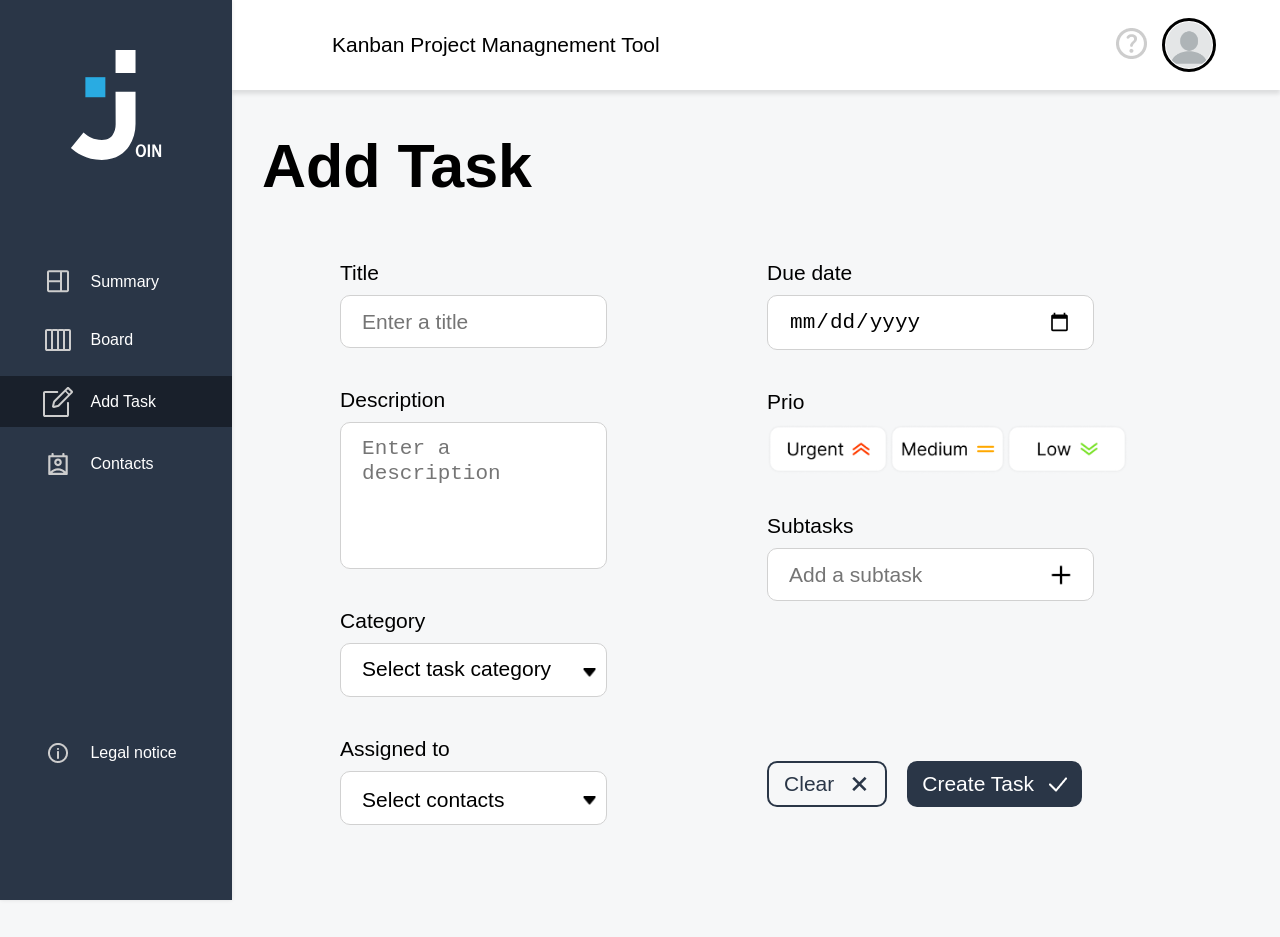
==== addTask.html @ 1c8a587e "my join" ====
<!DOCTYPE html>
<html lang="en">

<head>
    <meta charset="UTF-8">
    <meta http-equiv="X-UA-Compatible" content="IE=edge">
    <meta name="viewport" content="width=device-width, initial-scale=1.0">
    <title>Add task</title>
    <link rel="stylesheet" href="./css/addTask.css">
    <link rel="icon" href="assets/img/logo-blue.png">
    <link rel="stylesheet" href="fonts.css">
    <link rel="stylesheet" href="./assets/templates/style_templates.css">

    <script src="./js/mini_backend.js"></script>
    <script src="./js/HTMLsBoard_AddTask.js"></script>
    <script src="./js/addTask.js"></script>
    <script src="./js/contacts.js"></script>
    <script src="./script.js"></script>
</head>

<body onload="initAddTask()">

    <div w3-include-html="./assets/templates/Sidebar.html"></div>
    <div w3-include-html="./assets/templates/header.html"></div>
    <div class="wrapper">

        <div class="content">
            <h1>Add Task </h1>

            <form  onsubmit="addToTasks(); setTimeout(function() { window.location.reload(); }, 3000); return false" class="taskBoard">


                <div class="taskBoardLeft">
                    <div><!--Title container-->
                        <label>Title</label>
                        <input id="task" type="text" placeholder="Enter a title" required>
                    </div>

                    <div><!--Title container-->
                        <label>Description</label>
                        <textarea id="description" required style="color: #000000;" required type="text"
                            placeholder="Enter a description"></textarea>
                    </div>

                    <div class="categoryContainer"> <!--Category container-->
                        <label>Category</label>

                        <div class="dropdown">
                            <div class="headerForSelectionField">
                                <label id="labelCategory">Select task category</label>
                                <img class="arrDown" src="./assets/img/arrDown.png">
                                <!--Hidden input category-->
                                <div id="hiddenInputCategory" class="hiddenInput displayNone">

                                    <input class="selectedCategoryInputValue" maxlength="30"
                                        id="selectedCategoryInputValue" placeholder="Category name">
                                    <img onclick="closeHiddenInput()" class="closeHiddenInput"
                                        src="./assets/img/closeButtonBoard.png">
                                    <hr>
                                    <img class="createInHiddenInput" onclick="addCategoryOnTask()"
                                        src="./assets/img/check.png">


                                    <div class="colorPickers">
                                        <div onclick="addCategoryColorOnTask(1)" id="color1" class="colorPicker"
                                            style="background-color:#8AA4FF;"></div>
                                        <div onclick="addCategoryColorOnTask(2)" id="color2" class="colorPicker"
                                            style="background-color:#FF0000;"></div>
                                        <div onclick="addCategoryColorOnTask(3)" id="color3" class="colorPicker"
                                            style="background-color:#2AD300 ;"></div>
                                        <div onclick="addCategoryColorOnTask(4)" id="color4" class="colorPicker"
                                            style="background-color:#FF8A00 ;"></div>
                                        <div onclick="addCategoryColorOnTask(5)" id="color5" class="colorPicker"
                                            style="background-color:#E200BE ;"></div>
                                        <div onclick="addCategoryColorOnTask(6)" id="color6" class="colorPicker"
                                            style="background-color:#0038FF ;"></div>
                                    </div>
                                </div>
                            </div>
                            <div id="dropdownCategory" class="dropdown-content">
                                <a onclick="openInputAddCategory()" href="#">Add category</a>
                            </div>
                        </div>
                    </div>

                    <div id="eventLis"> <!--Assigned to container-->
                        <label>Assigned to</label>
                        <div class="dropdownAssigned">
                            <div class="headerForSelectionField">
                                <label style="position: relative;">Select contacts</label>
                                <img class="arrDown" src="./assets/img/arrDown.png">
                                <div>
                                    <input id="hiddenInputAddContact" class="hiddenInput displayNone"
                                        placeholder="New category name"> <!--Hidden input addContact-->

                                </div>

                            </div>
                            <div id="dropdownAddContact" class="dropdown-content">


                            </div>
                        </div>
                    </div>

                </div>
                <div class="dividingHR"></div>
                <div class="taskBoardRight">

                    <div>
                        <label>Due date</label>
                        <input type="date" id="date" required />
                    </div>

                    <div>
                        <label>Prio</label>
                        <div class="priorities">
                            <img id="prio1" value="urgent" onclick="addPriority(1)" class="priorityImg"
                                src="./assets/img/urgentImg.png">
                            <img id="prio2" value="medium" onclick="addPriority(2)" class="priorityImg"
                                src="./assets/img/mediumImg.png">
                            <img id="prio3" value="low" onclick="addPriority(3)" class="priorityImg"
                                src="./assets/img/lowImg.png">
                        </div>
                    </div>

                    <div>
                        <label>Subtasks</label>
                        <div class="addSubTask">
                            <input maxlength="35" id="subtask" placeholder="Add a subtask">
                            <img onclick="addSubtask()" class="addSubtaskButton"
                                src="./assets/img/addSubtaskButton.png">
                        </div>
                        <div id="subtasksOnAddTask" class="subtasksDiv">

                        </div>
                    </div>

                    <div>
                        <span></span>
                    </div>
                    <div class="buttonsCreateTask">
                        <button onclick="window.location.reload(); return false" id="addTaskButton" class="buttonClearTask">
                            <span>Clear</span>
                            <span class="clearTaskPageImg">+</span>
                        </button>
                        <button type="submit"
                            class="buttonCreateTask">
                            <span>Create Task</span>
                            <img class="createTaskPageImg" src="./assets/img/createTaskPage.png">
                        </button>
                    </div>

            </form>

        </div><!--taskBoard closed-->



    </div><!--content closed-->
    <div id="popUpWhenAdded" class="taskAddedPopUp displayNone"><span>Task added to board</span></div>
    </div><!--wrapper closed-->


</body>

</html>
---- css/addTask.css ----
body {
    background-color: #F6F7F8;
    height: 100vh;
    display: flex;
    justify-content: end;
    align-items: end;
    margin: 0;
}

.wrapper {
    display: flex;
    flex-direction: column;
    margin: 0;
    background-color: #F6F7F8;
    height: calc(100vh - 90px);
    width: calc(100% - 232px);
    position: relative;

}

.content {
    margin: 50px 85px 0 135px;
    max-height: fit-content
}

h1 {
    font-size: 61px;
    margin-bottom: 60px;
    font-weight: 700;
}

.taskBoard {
    display: flex;
    justify-content: space-evenly;
}

.taskBoardLeft {

    font-size: 21px;
    font-weight: 400;

}

.dividingHR {
    width: 0px;
    height: auto;
    max-height: 1000px;
    border: 1px solid #D1D1D1;

}

.taskBoardLeft textarea {
    height: 119px;
    width: 422px;
    border-radius: 10px;
    padding: 13px 21px 13px 21px;
    color: #D1D1D1;
    border: 1px solid #D1D1D1;
    font-size: 21px;
    line-height: 120%;
    outline: none;
    resize: none;
}

.taskBoardRight {

    display: flex;
    flex-direction: column;
    font-size: 21px;
    font-weight: 400;
}

form div {
    display: flex;
    flex-direction: column;
    margin-bottom: 40px;

}


form label {
    margin-bottom: 10px;
}

input {
    width: 422px;
    border-radius: 10px;
    padding: 13px 21px 13px 21px;
    color: #000000;
    border: 1px solid #D1D1D1;
    font-size: 21px;
    line-height: 120%;
    outline: none;
    resize: none;

}

.hiddenInput {
    position: absolute;
    left: 0;
    top: 0;

}

.priorities {
    display: flex;
    flex-direction: row;
    width: auto;
    margin-bottom: 0 !important;
}


.priority {

    margin-right: 10px;
    border-radius: 10px;
    box-shadow: -2px 0px 6px rgba(0, 0, 0, 0.25);
}

.priority:hover {
    transform: scale(1.1);
    cursor: pointer;
    box-shadow: -2px 0px 6px rgba(0, 0, 0, 0.25);

}

.arrDown {
    height: 9px;
    width: 13px;
    position: absolute;
    top: 24px;
    right: 10px
}

.newContactImg {
    height: 7px;
    width: 7px
}

.dropdown {
    position: relative;
    display: inline-block;
    width: 422px;
    height: 26px;
    border-radius: 10px;
    background-color: #ffffff;
    padding: 13px 21px;
    color: #000000;
    border: 1px solid #D1D1D1;
    margin-bottom: 0 !important;


}
.dropdownAssigned {
    position: relative;
    display: inline-block;
    width: 422px;
    height: 26px;
    border-radius: 10px;
    background-color: #ffffff;
    padding: 13px 21px;
    color: #000000;
    border: 1px solid #D1D1D1;
    margin-bottom: 0 !important;


}

.dropdown-content {
    display: none;
    position: absolute;
    top: 40px;
    left: -1px;
    width: 100%;
    background-color: #ffffff;
    color: #D1D1D1;
    border: 1px solid;
    border-radius: 10px;
    z-index: 1;
    padding-top: 10px;
    margin-bottom: 15px !important;
    border-top: none;
}

.dropdown-content a {
    display: block;
    padding: 12px 20px;
    text-decoration: none;
    color: #000000;
}


.dropdown:hover .dropdown-content {
    display: block;
    border-top: none;
}

.dropdownAssigned:hover .dropdown-content {
    display: block;
    border-top: none;
}


.colorPickers {
    display: flex;
    flex-direction: row;
    margin-top: 5px;
    margin-bottom: 0 !important;
}

.colorPicker {
    height: 15px;
    width: 15px;
    border-radius: 50%;
    margin-right: 15px;
    margin-bottom: 0 !important;

}

/* new assigned category value */

.assignedCategoryValues {
    display: flex;
    flex-direction: row;
    align-items: center;
    justify-content: space-between;

}

.colorPickerAssigned {
    margin-left: 20px;
}

hr {
    background-color: #9e9c9c;
    transform: rotate(90deg);
    height: 1px;
    width: 30px;
    position: absolute;
    right: 7%;
    top: 20%;
    border: none;
}

.closeHiddenInput {
    height: 18px;
    width: 18px;
    position: absolute;
    right: 62px;
    top: 18px;
}

.createInHiddenInput {
    height: 18px;
    width: 18px;
    position: absolute;
    right: 18px;
    top: 17px;
}

.headerForSelectionField {
    display: flex;
    flex-direction: row;
    justify-content: space-between;
    align-items: center;


}

.addSubtaskButton {
    height: 20px;
    width: 20px;
    position: absolute;
    top: 17px;
    right: 5%
}

.addSubTask {
    position: relative;

}

.buttonsCreateTask {
    display: flex;
    flex-direction: row;
    justify-content: flex-end;
    font-size: 21px;
    font-weight: 400;
    margin: 0 90px 90px 0
}

.buttonCreateTask {
    display: flex;
    align-items: center;
    background-color: rgba(42, 54, 71, 1);
    color: white;
    border-radius: 10px;
    padding: 0 15px;
    font-size: 21px;
    border: none;
}

.buttonCreateTask:hover {
    cursor: pointer;
    background-color: #29ABE2;
    transition: 75ms ease-in-out;
    border: none;
}

.buttonClearTask {
    display: flex;
    align-items: center;
    margin-right: 20px;
    padding: 0 15px;
    border-radius: 10px;
    border: 2px solid rgba(42, 54, 71, 1);
    color: rgba(42, 54, 71, 1);
    font-size: 21px;
    background-color: #F6F7F8
}

.buttonClearTask:hover {
    cursor: pointer;
    border-color: #29ABE2;
    color: #29ABE2;

}

.createTaskPageImg {
    margin-left: 15px;
}

.clearTaskPageImg {
    margin-left: 15px;
    font-size: 36px;
    transform: rotate(45deg);
}



::-webkit-scrollbar {
    width: 10px;
    background-color: #F0F0F0;
    width: 15px
}

::-webkit-scrollbar-thumb {
    background-color: rgba(42, 54, 71, 1);
    border-radius: 10px;


}

.priorityImg {
    height: 50px;
    border-radius: 10px;

}

.priorityImg:hover {
    cursor: pointer;
    box-shadow: -5px 4px rgba(130, 130, 130, 0.21);
    border: none
}

.subtasksDiv {
    display: flex;
    flex-direction: column;
}

.displayNone {
    display: none;
}

.addedSubtask {
    width: 5px;
    height: 20px;
    font-size: 18px;
}

.checkBoxDiv {
    width: 80%;
    display: flex;
    flex-direction: row;
    align-items: center;
    justify-content: space-between;
    margin-bottom: 10px;
}

.subtaskLabel {
    margin-bottom: 5px !important;
}

.taskAddedPopUp {
    width: 100%;
    animation: taskAddedPopUp ease-in 3s;
    z-index: 200;

}

.taskAddedPopUp span {
    margin-left: 40%;
    border-radius: 10px;
    background-color: #2A3647;
    padding: 30px;
    width: 20%;
    color: white;
    font-size: 26px;
}

.droppedContacts {


    margin-bottom: 3px;
    position: relative;
}

.droppedContacts input {
    position: absolute;
    left: 30%;
    top: 35%;
    margin-right: 30%;
}

@keyframes taskAddedPopUp {

    0% {
        transform: translateY(0vh);

    }

    50% {
        transform: translateY(-40vh);

    }

    100% {
        transform: translateY(-40vh);

    }
}


@media(max-width:800px) {


    h1 {
        text-align: center;
        margin-top: 20%;
        font-size: 30px;
    }

    .wrapper {
        width: 100%;
        height: 100vh;
        flex-direction: column;
        justify-content: flex-start;
    }

    .content {
        margin: 60px 20px;
        justify-content: center;
    }

    input {
        width: 88%
    }

    .taskBoard textarea {
        width: 88%;
        height: 50px
    }

    .taskBoard {
        display: flex;
        flex-direction: column !important;
        align-items: center;
        justify-content: center;
    }

    .dividingHR {
        display: none;
    }

    hr {
        display: none;
    }

    .dropdown {
        width: 88%
    }
    .dropdownAssigned {
        width: 88%
    }

    .dropdown-content {
        width: 100%
    }

    .taskBoardLeft {
        width: 90%
    }

    .taskBoardRight {
        width: 90%;
    }

    .addSubtaskButton {
        right: 7%
    }

    .buttonsCreateTask {
        margin: 0;

        justify-content: center;
    }

    .buttonsCreateTask {
        margin-bottom: 30% !important;
    }


    .droppedContacts input {
        left: 40%
    }

    .dividingHR {
        display: none;
    }

    .priorityImg {
        width: 30%
    }

    .selectedCategoryInputValue {
        font-size: 18px;
        position: relative;
        height: 100%;
        padding: 21px;
        width: 102%;

    }


    .hiddenInput {
        position: absolute;
        left: -1px;
        top: -2px;
        right: 0;
        bottom: -1;
        width: 87%;
    }

    .createInHiddenInput {
        height: 18px;
        width: 18px;
        position: absolute;
        right: -12%;
        top: 26%;
    }

    .closeHiddenInput {
        height: 18px;
        width: 18px;
        position: absolute;
        right: 2%;
        top: 27%;
    }
}


@media(min-width:800px) and (max-width:1000px) {
    .wrapper {
        width: 100%;
        height: 100vh;
        flex-direction: column;
        justify-content: flex-start;
    }

    h1 {
        text-align: center;
    }

    .content {
        margin: 60px 20px;

    }

    input {
        width: 70% !important;
    }


    .taskBoard textarea {
        width: 70%
    }

    .dropdown {
        width: 70%
    }
    .dropdownAssigned {
        width: 70%
    }

    .dropdown-content {
        width: 100%
    }


    .addSubtaskButton {
        right: 25%
    }

    .buttonsCreateTask {
        margin-bottom: 80% !important;
        padding: 10px 5px
    }

    .droppedContacts input {
        left: 50%
    }


}

@media(min-width:500px)and (max-width:1000px) {
    .dividingHR {
        display: none;
    }

    .priorityImg {
        width: 30%
    }
}

@media(min-width:500px)and (max-width:800px) {
    .selectedCategoryInputValue {
        width: 107%;
    }

    .priorityImg {
        width: 20%
    }
}

@media(min-width:800px)and (max-width:850px) {
    .selectedCategoryInputValue {
        width: 83% !important;
    }

    .createInHiddenInput {

        right: 3%;
    }

    .closeHiddenInput {
        right: 16%;
    }

    hr {
        right: 7%;
    }
}

@media(min-width:750px)and (max-width:800px) {
    .selectedCategoryInputValue {
        width: 108% !important;
    }
}

@media(min-width:850px)and (max-width:1000px) {
    .selectedCategoryInputValue {
        width: 83% !important;
    }

    .createInHiddenInput {
        right: 3%;
    }

    .closeHiddenInput {
        right: 17%;
    }
}

@media(min-width:1000px)and (max-width:1300px) {
    h1 {
        margin-left: 30px;
    }

    .addSubtaskButton {
        right: 25%
    }

    .dividingHR {
        display: none;
    }

    input {
        width: 70% !important;
    }


    .taskBoard textarea {
        width: 70%
    }

    .dropdown {
        width: 70%
    }
    .dropdownAssigned {
        width: 70%
    }

    .content {
        margin: 0
    }

    .selectedCategoryInputValue {
        width: 83% !important;
    }

    .createInHiddenInput {
        right: 3%;
    }

    .closeHiddenInput {
        right: 17%;
    }

}

@media(min-width:240px) and (max-width:450px) {
    .priorityImg {
        width: 36%;
        height: 40px;
    }

    .addSubtaskButton {
        right: 0
    }
}
---- fonts.css ----
/* open-sans-regular - latin */
@font-face {
     font-display: swap; /* Check https://developer.mozilla.org/en-US/docs/Web/CSS/@font-face/font-display for other options. */
     font-family: 'Open Sans';
     font-style: normal;
     font-weight: 400;
     src: url('assets/fonts/sopen-sans-v34-latin-regular.eot'); /* IE9 Compat Modes */
     src: url('assets/fonts/sopen-sans-v34-latin-regular.eot?#iefix') format('embedded-opentype'), /* IE6-IE8 */
          url('assets/fonts/sopen-sans-v34-latin-regular.woff2') format('woff2'), /* Super Modern Browsers */
          url('assets/fonts/sopen-sans-v34-latin-regular.woff') format('woff'), /* Modern Browsers */
          url('assets/fonts/sopen-sans-v34-latin-regular.ttf') format('truetype'), /* Safari, Android, iOS */
          url('assets/fonts/sopen-sans-v34-latin-regular.svg#OpenSans') format('svg'); /* Legacy iOS */
   }
   /* open-sans-500 - latin */
   @font-face {
     font-display: swap; /* Check https://developer.mozilla.org/en-US/docs/Web/CSS/@font-face/font-display for other options. */
     font-family: 'Open Sans';
     font-style: normal;
     font-weight: 500;
     src: url('assets/fonts/sopen-sans-v34-latin-500.eot'); /* IE9 Compat Modes */
     src: url('assets/fonts/sopen-sans-v34-latin-500.eot?#iefix') format('embedded-opentype'), /* IE6-IE8 */
          url('assets/fonts/sopen-sans-v34-latin-500.woff2') format('woff2'), /* Super Modern Browsers */
          url('assets/fonts/sopen-sans-v34-latin-500.woff') format('woff'), /* Modern Browsers */
          url('assets/fonts/sopen-sans-v34-latin-500.ttf') format('truetype'), /* Safari, Android, iOS */
          url('assets/fonts/sopen-sans-v34-latin-500.svg#OpenSans') format('svg'); /* Legacy iOS */
   }
   /* open-sans-600 - latin */
   @font-face {
     font-display: swap; /* Check https://developer.mozilla.org/en-US/docs/Web/CSS/@font-face/font-display for other options. */
     font-family: 'Open Sans';
     font-style: normal;
     font-weight: 600;
     src: url('assets/fonts/sopen-sans-v34-latin-600.eot'); /* IE9 Compat Modes */
     src: url('assets/fonts/sopen-sans-v34-latin-600.eot?#iefix') format('embedded-opentype'), /* IE6-IE8 */
          url('assets/fonts/sopen-sans-v34-latin-600.woff2') format('woff2'), /* Super Modern Browsers */
          url('assets/fonts/sopen-sans-v34-latin-600.woff') format('woff'), /* Modern Browsers */
          url('assets/fonts/sopen-sans-v34-latin-600.ttf') format('truetype'), /* Safari, Android, iOS */
          url('assets/fonts/sopen-sans-v34-latin-600.svg#OpenSans') format('svg'); /* Legacy iOS */
   }
   /* open-sans-700 - latin */
   @font-face {
     font-display: swap; /* Check https://developer.mozilla.org/en-US/docs/Web/CSS/@font-face/font-display for other options. */
     font-family: 'Open Sans';
     font-style: normal;
     font-weight: 700;
     src: url('assets/fonts/sopen-sans-v34-latin-700.eot'); /* IE9 Compat Modes */
     src: url('assets/fonts/sopen-sans-v34-latin-700.eot?#iefix') format('embedded-opentype'), /* IE6-IE8 */
          url('assets/fonts/sopen-sans-v34-latin-700.woff2') format('woff2'), /* Super Modern Browsers */
          url('assets/fonts/sopen-sans-v34-latin-700.woff') format('woff'), /* Modern Browsers */
          url('assets/fonts/sopen-sans-v34-latin-700.ttf') format('truetype'), /* Safari, Android, iOS */
          url('assets/fonts/sopen-sans-v34-latin-700.svg#OpenSans') format('svg'); /* Legacy iOS */
   }
   /* open-sans-800 - latin */
   @font-face {
     font-display: swap; /* Check https://developer.mozilla.org/en-US/docs/Web/CSS/@font-face/font-display for other options. */
     font-family: 'Open Sans';
     font-style: normal;
     font-weight: 800;
     src: url('assets/fonts/sopen-sans-v34-latin-800.eot'); /* IE9 Compat Modes */
     src: url('assets/fonts/sopen-sans-v34-latin-800.eot?#iefix') format('embedded-opentype'), /* IE6-IE8 */
          url('assets/fonts/sopen-sans-v34-latin-800.woff2') format('woff2'), /* Super Modern Browsers */
          url('assets/fonts/sopen-sans-v34-latin-800.woff') format('woff'), /* Modern Browsers */
          url('assets/fonts/sopen-sans-v34-latin-800.ttf') format('truetype'), /* Safari, Android, iOS */
          url('assets/fonts/sopen-sans-v34-latin-800.svg#OpenSans') format('svg'); /* Legacy iOS */
   }
---- assets/templates/style_templates.css ----
body {
    font-family: 'Open-sans', sans-serif;
    display: flex;
    flex-direction: column;
}


/*Header*/

header {
    position: fixed;
    top: 0;
    left: 232px;
    right: 0;
    height: 90px;
    background-color: white;
    display: flex;
    flex-direction: row;
    align-items: center;
    justify-content: space-between;
    padding-right: 5%;
    box-shadow: 0px 4px 4px rgb(0 0 0 / 10%);
    z-index: 50;
}

.kanban-text-container {
    padding-left: 100px;
}

#logo-responsive {
    display: none;
}

header span {
    font-style: normal;
    font-weight: 400;
    font-size: 21px;
    line-height: 120%;
}

.header-right {
    display: flex;
    justify-content: space-between;
    align-items: center;
}

.question-mark {
    width: 31px;
    height: 31px;
    object-fit: contain;
    padding-right: 15px;
}

.profile-picture-container {
    width: 46px;
    height: 46px;
    padding: 1px;
    border: 3px solid black;
    border-radius: 90px;
    cursor: pointer;
}

.profile-picture {
    width: 46px;
    height: 46px;
    border-radius: 559px;
    object-fit: cover;
}


/*Sidebar*/

#nav {
    position: fixed;
    top: 0;
    left: 0;
    bottom: 0;
    width: 232px;
    background-color: #2A3647;
    display: flex;
    flex-direction: column;
    justify-content: flex-start;
    align-items: center;
    color: white;
    z-index: 99;
    box-shadow: 0px 0px 4px rgba(0, 0, 0, 0.1);
}

a {
    text-decoration: none;
}

.sidebar-logo {
    width: 100%;
    display: flex;
    object-fit: cover;
    justify-content: center;
    align-items: center;
    margin-top: 50px;
    margin-bottom: 100px;
}

.sidebar-logo img {
    height: 110px;
}

.sidebar-links {
    display: flex;
    flex-direction: column;
    justify-content: center;
    align-items: flex-start;
    padding: 0px;
    gap: 15px;
    width: 232px;
    height: 229px;
    z-index: 500;
}

.sidebar-props {
    display: flex;
    justify-content: center;
    align-items: center;
    width: 100%;
    padding-bottom: 10px;
    padding-top: 10px;
}

.sidebar-props:hover,
.legal-notice:hover {
    background-color: rgb(0, 0, 0, 0.4);
}

#nav-mobile {
    display: none;
}

.clicked {
    background-color: rgb(0, 0, 0, 0.4);
}

.sidebar-icons {
    width: 28%;
    display: flex;
    justify-content: center;
    align-items: center;
}

.sidebar-text {
    width: 50%;
    font-weight: 400;
    font-size: 16px;
    display: flex;
    align-items: center;
    color: white;
}

.sidebar-legal-notice {
    display: flex;
    align-items: flex-end;
    justify-content: center;
    flex-direction: column;
    height: 60%;
    width: 100%;
    margin-top: 120px;
}

.legal-notice {
    display: flex;
    align-items: center;
    justify-content: center;
    flex-direction: row;
    width: 100%;
    padding-top: 10px;
    padding-bottom: 10px;
}

.img-drop-down {
    position: absolute;
    top: 90px;
    right: 5%;
    background-color: #2A3647;
    color: white;
    border-radius: 10px;
    border-top-right-radius: 0;
    padding: 10px 10px;
    display: flex;
    flex-direction: column;
}

.img-drop-down a {
    font-size: 16px;
    margin: 10px 0;
    color: white;
    white-space: nowrap;
}

.img-drop-down a:hover {
    text-decoration: underline;
}

@media(max-width:1000px) {
    header {
        position: fixed;
        top: 0;
        left: 0;
        right: 0;
    }

    .sidebar-logo,
    .sidebar-legal-notice {
        display: none;
    }

    #nav {
        top: unset;
        right: 0;
        height: 80px;
        width: 100%;
        display: flex;
        justify-content: space-evenly;
        align-items: center;
    }

    .sidebar-links {
        justify-content: space-evenly;
        align-items: center;
        flex-direction: unset;
        padding: 0px;
        width: 100%;
    }

    .sidebar-props {
        justify-content: center;
        flex-direction: column;
        align-items: center;
        height: 80px;
        padding: 0 40px 0 40px;
        width: fit-content;
    }

    .sidebar-text {
        width: unset;
        padding-top: 10px;
        white-space: nowrap;
    }

    header {
        padding-left: 0;
    }

    #link-to-help {
        display: none;
    }
}

@media (max-width: 640px) {

    #nav {
        height: 70px;
    }

    .sidebar-icons img {
        height: 1.3rem;
    }

    .sidebar-text {
        font-size: 14px;
    }

    .sidebar-links {
        gap: 0;
    }

    .sidebar-props {
        width: 0;
        height: 70px;
    }

    .header-right {
        position: absolute;
        right: 5%;
    }

    .kanban-text-container {
        position: absolute;
        left: 0;
        right: 0;
        display: flex;
        justify-content: center;
        align-items: center;
        padding-right: 250px;
        padding-left: 0;
        display: none;
    }

    .kanban-text-container-2 {
        order: -1;
        margin-top: 20px;
        display: flex;
        justify-content: center !important;
        margin-right: 140px !important;
    }

    .img-drop-down {
        top: 65px !important;
    }

    .responsiveHeader {
        justify-content: unset !important;
        margin-right: 0;
    }

    #logo-responsive {
        display: unset;
        position: absolute;
        height: 50px;
        left: 7%;
    }

    header span {
        margin-top: 166px !important;
        margin-right: -188px;
        margin-left: 10%;
    }
}

@media (max-width: 600px) {

    .profile-picture-container {
        width: 35px;
        height: 35px;
    }

    .profile-picture {
        width: 35px;
        height: 35px;
    }

    .question-mark {
        width: 25px;
        height: 25px;
    }
}

@media (max-width: 440px) {

    header span {
        margin-right: 15px;
    }

    .kanban-text-container {
        padding-right: 0px !important;
    }

    .kanban-text-container-2 {
        margin-right: 50px !important;
    }

    .kanban-text-container span {
        font-size: 18px;
    }

    .img-drop-down {
        top: 65px !important;
    }
}
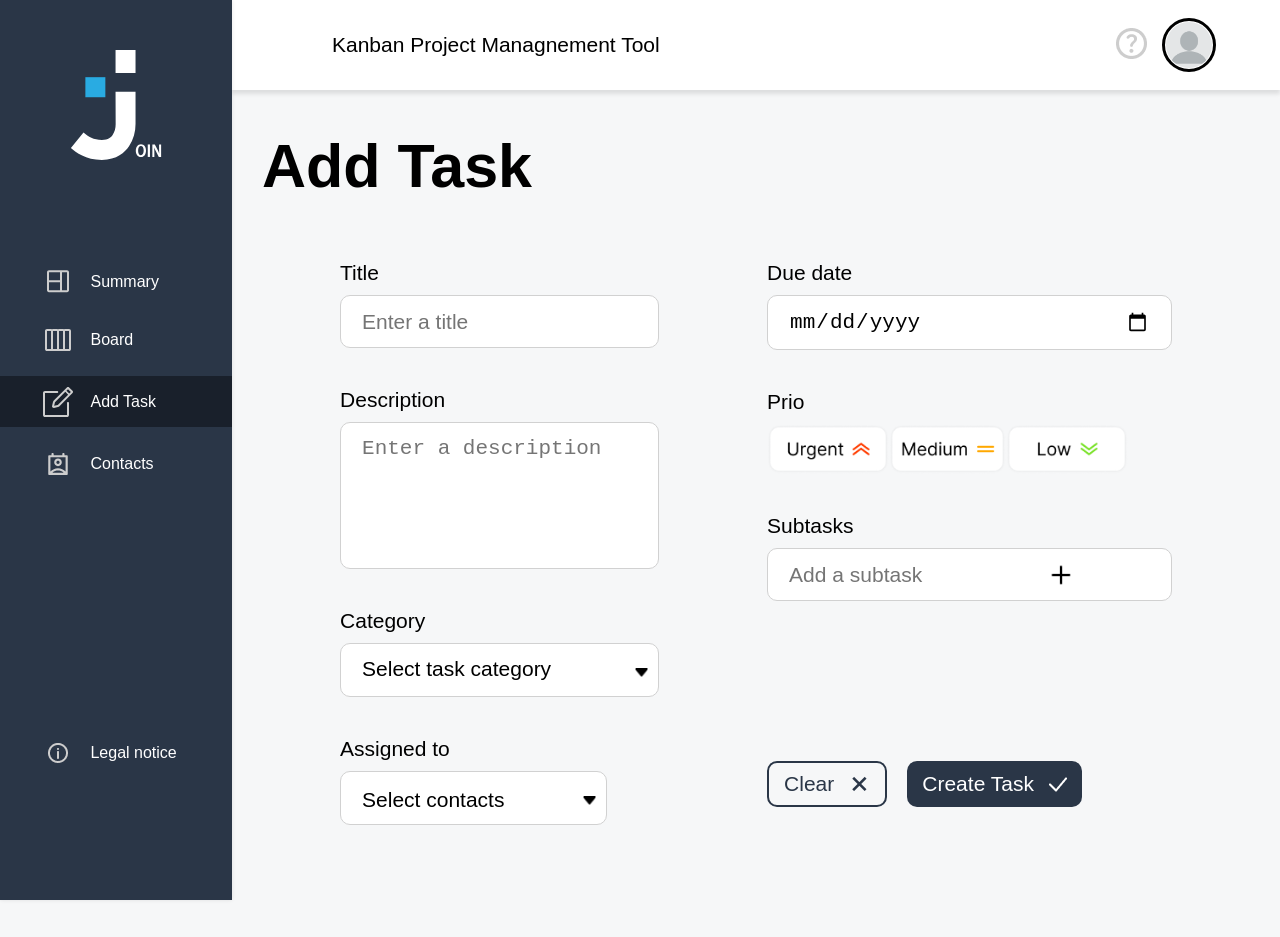
==== commit e64b3455: "latest" ====
--- a/addTask.html
+++ b/addTask.html
@@ -26,132 +26,136 @@
 
         <div class="content">
             <h1>Add Task </h1>
-
-            <form  onsubmit="addToTasks(); setTimeout(function() { window.location.reload(); }, 3000); return false" class="taskBoard">
+            <div class="popup-container" id="popup">
+                <div class="popup-content">
+                    <form onsubmit="addToTasks(); return false" class="taskBoard">
 
 
-                <div class="taskBoardLeft">
-                    <div><!--Title container-->
-                        <label>Title</label>
-                        <input id="task" type="text" placeholder="Enter a title" required>
-                    </div>
+                        <div class="taskBoardLeft">
+                            <div><!--Title container-->
+                                <label>Title</label>
+                                <input id="task" type="text" placeholder="Enter a title" required>
+                            </div>
 
-                    <div><!--Title container-->
-                        <label>Description</label>
-                        <textarea id="description" required style="color: #000000;" required type="text"
-                            placeholder="Enter a description"></textarea>
-                    </div>
+                            <div><!--Title container-->
+                                <label>Description</label>
+                                <textarea id="description" required style="color: #000000;" required type="text"
+                                    placeholder="Enter a description"></textarea>
+                            </div>
 
-                    <div class="categoryContainer"> <!--Category container-->
-                        <label>Category</label>
+                            <div class="categoryContainer"> <!--Category container-->
+                                <label>Category</label>
 
-                        <div class="dropdown">
-                            <div class="headerForSelectionField">
-                                <label id="labelCategory">Select task category</label>
-                                <img class="arrDown" src="./assets/img/arrDown.png">
-                                <!--Hidden input category-->
-                                <div id="hiddenInputCategory" class="hiddenInput displayNone">
+                                <div id="categoryDropdown" class="dropdown">
+                                    <div class="headerForSelectionField">
+                                        <label id="labelCategory">Select task category</label>
+                                        <img class="arrDown" src="./assets/img/arrDown.png">
+                                        <!--Hidden input category-->
+                                        <div id="hiddenInputCategory" class="hiddenInput displayNone">
 
-                                    <input class="selectedCategoryInputValue" maxlength="30"
-                                        id="selectedCategoryInputValue" placeholder="Category name">
-                                    <img onclick="closeHiddenInput()" class="closeHiddenInput"
-                                        src="./assets/img/closeButtonBoard.png">
-                                    <hr>
-                                    <img class="createInHiddenInput" onclick="addCategoryOnTask()"
-                                        src="./assets/img/check.png">
+                                            <input class="selectedCategoryInputValue" maxlength="30"
+                                                id="selectedCategoryInputValue" placeholder="Category name">
+                                            <img onclick="closeHiddenInput()" class="closeHiddenInput"
+                                                src="./assets/img/closeButtonBoard.png">
+                                            <hr>
+                                            <img class="createInHiddenInput" onclick="addCategoryOnTask()"
+                                                src="./assets/img/check.png">
 
 
-                                    <div class="colorPickers">
-                                        <div onclick="addCategoryColorOnTask(1)" id="color1" class="colorPicker"
-                                            style="background-color:#8AA4FF;"></div>
-                                        <div onclick="addCategoryColorOnTask(2)" id="color2" class="colorPicker"
-                                            style="background-color:#FF0000;"></div>
-                                        <div onclick="addCategoryColorOnTask(3)" id="color3" class="colorPicker"
-                                            style="background-color:#2AD300 ;"></div>
-                                        <div onclick="addCategoryColorOnTask(4)" id="color4" class="colorPicker"
-                                            style="background-color:#FF8A00 ;"></div>
-                                        <div onclick="addCategoryColorOnTask(5)" id="color5" class="colorPicker"
-                                            style="background-color:#E200BE ;"></div>
-                                        <div onclick="addCategoryColorOnTask(6)" id="color6" class="colorPicker"
-                                            style="background-color:#0038FF ;"></div>
+                                            <div class="colorPickers">
+                                                <div onclick="addCategoryColorOnTask(1)" id="color1" class="colorPicker"
+                                                    style="background-color:#8AA4FF;"></div>
+                                                <div onclick="addCategoryColorOnTask(2)" id="color2" class="colorPicker"
+                                                    style="background-color:#FF0000;"></div>
+                                                <div onclick="addCategoryColorOnTask(3)" id="color3" class="colorPicker"
+                                                    style="background-color:#2AD300 ;"></div>
+                                                <div onclick="addCategoryColorOnTask(4)" id="color4" class="colorPicker"
+                                                    style="background-color:#FF8A00 ;"></div>
+                                                <div onclick="addCategoryColorOnTask(5)" id="color5" class="colorPicker"
+                                                    style="background-color:#E200BE ;"></div>
+                                                <div onclick="addCategoryColorOnTask(6)" id="color6" class="colorPicker"
+                                                    style="background-color:#0038FF ;"></div>
+                                            </div>
+                                        </div>
+                                    </div>
+                                    <div id="dropdownCategory" class="dropdown-content">
+
                                     </div>
                                 </div>
                             </div>
-                            <div id="dropdownCategory" class="dropdown-content">
-                                <a onclick="openInputAddCategory()" href="#">Add category</a>
+
+                            <div id="eventLis"> <!--Assigned to container-->
+                                <label>Assigned to</label>
+                                <div id="dropdownAssigned" class="dropdownAssigned">
+                                    <div class="headerForSelectionField">
+                                        <label style="position: relative;">Select contacts</label>
+                                        <img class="arrDown" src="./assets/img/arrDown.png">
+                                        <div>
+                                            <input id="hiddenInputAddContact" class="hiddenInput displayNone"
+                                                placeholder="New category name"> <!--Hidden input addContact-->
+
+                                        </div>
+
+                                    </div>
+                                    <div id="dropdownAddContact" class="dropdown-content">
+
+
+                                    </div>
+                                </div>
                             </div>
+
                         </div>
-                    </div>
+                        <div class="dividingHR"></div>
+                        <div class="taskBoardRight">
 
-                    <div id="eventLis"> <!--Assigned to container-->
-                        <label>Assigned to</label>
-                        <div class="dropdownAssigned">
-                            <div class="headerForSelectionField">
-                                <label style="position: relative;">Select contacts</label>
-                                <img class="arrDown" src="./assets/img/arrDown.png">
-                                <div>
-                                    <input id="hiddenInputAddContact" class="hiddenInput displayNone"
-                                        placeholder="New category name"> <!--Hidden input addContact-->
+                            <div>
+                                <label>Due date</label>
+                                <input type="date" id="date" required />
+                            </div>
+
+                            <div>
+                                <label>Prio</label>
+                                <div id='priorities' class="priorities">
+                                    <img id="prio1" value="urgent" onclick="addPriority(1)" class="priorityImg"
+                                        src="./assets/img/urgentImg.png">
+                                    <img id="prio2" value="medium" onclick="addPriority(2)" class="priorityImg"
+                                        src="./assets/img/mediumImg.png">
+                                    <img id="prio3" value="low" onclick="addPriority(3)" class="priorityImg"
+                                        src="./assets/img/lowImg.png">
+                                </div>
+                            </div>
+
+                            <div>
+                                <label>Subtasks</label>
+                                <div class="addSubTask">
+                                    <input maxlength="35" id="subtask" placeholder="Add a subtask">
+                                    <img onclick="addSubtask()" class="addSubtaskButton"
+                                        src="./assets/img/addSubtaskButton.png">
+                                </div>
+                                <div id="subtasksOnAddTask" class="subtasksDiv">
 
                                 </div>
+                            </div>
 
+                            <div>
+                                <span></span>
                             </div>
-                            <div id="dropdownAddContact" class="dropdown-content">
+                            <div class="buttonsCreateTask">
+                                <button onclick="window.location.reload(); return false" id="addTaskButton"
+                                    class="buttonClearTask">
+                                    <span>Clear</span>
+                                    <span class="clearTaskPageImg">+</span>
+                                </button>
+                                <button type="submit" class="buttonCreateTask">
+                                    <span>Create Task</span>
+                                    <img class="createTaskPageImg" src="./assets/img/createTaskPage.png">
+                                </button>
+                            </div>
 
+                    </form>
+                </div>
+            </div>
 
-                            </div>
-                        </div>
-                    </div>
-
-                </div>
-                <div class="dividingHR"></div>
-                <div class="taskBoardRight">
-
-                    <div>
-                        <label>Due date</label>
-                        <input type="date" id="date" required />
-                    </div>
-
-                    <div>
-                        <label>Prio</label>
-                        <div class="priorities">
-                            <img id="prio1" value="urgent" onclick="addPriority(1)" class="priorityImg"
-                                src="./assets/img/urgentImg.png">
-                            <img id="prio2" value="medium" onclick="addPriority(2)" class="priorityImg"
-                                src="./assets/img/mediumImg.png">
-                            <img id="prio3" value="low" onclick="addPriority(3)" class="priorityImg"
-                                src="./assets/img/lowImg.png">
-                        </div>
-                    </div>
-
-                    <div>
-                        <label>Subtasks</label>
-                        <div class="addSubTask">
-                            <input maxlength="35" id="subtask" placeholder="Add a subtask">
-                            <img onclick="addSubtask()" class="addSubtaskButton"
-                                src="./assets/img/addSubtaskButton.png">
-                        </div>
-                        <div id="subtasksOnAddTask" class="subtasksDiv">
-
-                        </div>
-                    </div>
-
-                    <div>
-                        <span></span>
-                    </div>
-                    <div class="buttonsCreateTask">
-                        <button onclick="window.location.reload(); return false" id="addTaskButton" class="buttonClearTask">
-                            <span>Clear</span>
-                            <span class="clearTaskPageImg">+</span>
-                        </button>
-                        <button type="submit"
-                            class="buttonCreateTask">
-                            <span>Create Task</span>
-                            <img class="createTaskPageImg" src="./assets/img/createTaskPage.png">
-                        </button>
-                    </div>
-
-            </form>
 
         </div><!--taskBoard closed-->
 
--- a/css/addTask.css
+++ b/css/addTask.css
@@ -5,6 +5,7 @@
     justify-content: end;
     align-items: end;
     margin: 0;
+
 }
 
 .wrapper {
@@ -105,7 +106,7 @@
 .priorities {
     display: flex;
     flex-direction: row;
-    width: auto;
+    width: fit-content;
     margin-bottom: 0 !important;
 }
 
@@ -151,6 +152,7 @@
 
 
 }
+
 .dropdownAssigned {
     position: relative;
     display: inline-block;
@@ -224,7 +226,7 @@
     flex-direction: row;
     align-items: center;
     justify-content: space-between;
-
+    margin: 0
 }
 
 .colorPickerAssigned {
@@ -267,6 +269,12 @@
 
 }
 
+.fillRequired {
+    border: red 2px solid;
+    border-radius: 10px;
+
+}
+
 .addSubtaskButton {
     height: 20px;
     width: 20px;
@@ -295,7 +303,7 @@
     background-color: rgba(42, 54, 71, 1);
     color: white;
     border-radius: 10px;
-    padding: 0 15px;
+    padding: 10px 15px;
     font-size: 21px;
     border: none;
 }
@@ -489,6 +497,7 @@
     .dropdown {
         width: 88%
     }
+
     .dropdownAssigned {
         width: 88%
     }
@@ -566,8 +575,16 @@
         right: 2%;
         top: 27%;
     }
-}
-
+
+    .priorities {
+        width: auto;
+    }
+
+    .buttonClearTask {
+        display: none;
+    }
+
+}
 
 @media(min-width:800px) and (max-width:1000px) {
     .wrapper {
@@ -598,6 +615,7 @@
     .dropdown {
         width: 70%
     }
+
     .dropdownAssigned {
         width: 70%
     }
@@ -616,6 +634,9 @@
         padding: 10px 5px
     }
 
+
+
+
     .droppedContacts input {
         left: 50%
     }
@@ -641,6 +662,9 @@
     .priorityImg {
         width: 20%
     }
+
+
+
 }
 
 @media(min-width:800px)and (max-width:850px) {
@@ -666,6 +690,10 @@
     .selectedCategoryInputValue {
         width: 108% !important;
     }
+
+    .buttonClearTask {
+        display: none;
+    }
 }
 
 @media(min-width:850px)and (max-width:1000px) {
@@ -696,17 +724,18 @@
     }
 
     input {
-        width: 70% !important;
+        width: inherit;
     }
 
 
     .taskBoard textarea {
-        width: 70%
+        width: inherit
     }
 
     .dropdown {
-        width: 70%
-    }
+        width: inherit
+    }
+
     .dropdownAssigned {
         width: 70%
     }
@@ -725,6 +754,14 @@
 
     .closeHiddenInput {
         right: 17%;
+    }
+
+    .droppedContacts input {
+        left: 50%;
+    }
+
+    .dropdown-content a {
+        width: 70%
     }
 
 }
@@ -738,4 +775,4 @@
     .addSubtaskButton {
         right: 0
     }
-}+}
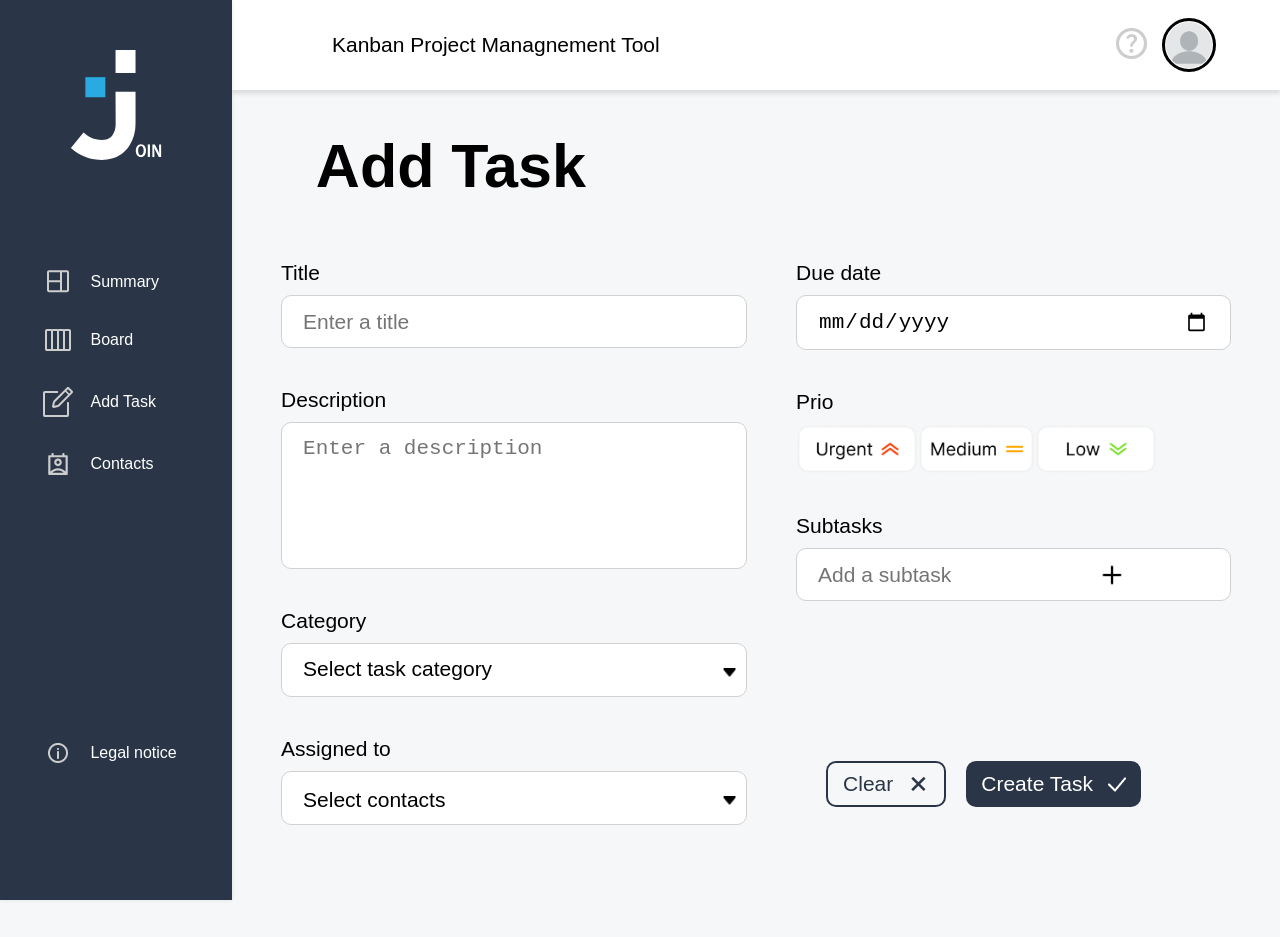
==== commit ab003582: "final version" ====
--- a/addTask.html
+++ b/addTask.html
@@ -13,9 +13,11 @@
 
     <script src="./js/mini_backend.js"></script>
     <script src="./js/HTMLsBoard_AddTask.js"></script>
+    <script src="./assets/templates/addTaskPopUp.js"></script>
     <script src="./js/addTask.js"></script>
     <script src="./js/contacts.js"></script>
     <script src="./script.js"></script>
+    <script src="./js/event-listeners.js"></script>
 </head>
 
 <body onload="initAddTask()">
@@ -46,12 +48,14 @@
                             <div class="categoryContainer"> <!--Category container-->
                                 <label>Category</label>
 
-                                <div id="categoryDropdown" class="dropdown">
+                                <div onclick="openCategories('dropdownCategory')"  id="categoryDropdown"
+                                    class="dropdown">
                                     <div class="headerForSelectionField">
                                         <label id="labelCategory">Select task category</label>
                                         <img class="arrDown" src="./assets/img/arrDown.png">
                                         <!--Hidden input category-->
-                                        <div id="hiddenInputCategory" class="hiddenInput displayNone">
+                                        <div id="hiddenInputCategory" onclick="stopPropagation(event)"
+                                            class="hiddenInput displayNone">
 
                                             <input class="selectedCategoryInputValue" maxlength="30"
                                                 id="selectedCategoryInputValue" placeholder="Category name">
@@ -78,7 +82,7 @@
                                             </div>
                                         </div>
                                     </div>
-                                    <div id="dropdownCategory" class="dropdown-content">
+                                    <div id="dropdownCategory" style="display: none;" class="dropdown-content">
 
                                     </div>
                                 </div>
@@ -87,7 +91,7 @@
                             <div id="eventLis"> <!--Assigned to container-->
                                 <label>Assigned to</label>
                                 <div id="dropdownAssigned" class="dropdownAssigned">
-                                    <div class="headerForSelectionField">
+                                    <div onclick="contactList('dropdownAddContact')" class="headerForSelectionField">
                                         <label style="position: relative;">Select contacts</label>
                                         <img class="arrDown" src="./assets/img/arrDown.png">
                                         <div>
@@ -97,7 +101,7 @@
                                         </div>
 
                                     </div>
-                                    <div id="dropdownAddContact" class="dropdown-content">
+                                    <div id="dropdownAddContact" style="display:none;" class="dropdown-content">
 
 
                                     </div>
@@ -129,7 +133,7 @@
                                 <label>Subtasks</label>
                                 <div class="addSubTask">
                                     <input maxlength="35" id="subtask" placeholder="Add a subtask">
-                                    <img onclick="addSubtask()" class="addSubtaskButton"
+                                    <img onclick="addSubtask('subtask')" class="addSubtaskButton"
                                         src="./assets/img/addSubtaskButton.png">
                                 </div>
                                 <div id="subtasksOnAddTask" class="subtasksDiv">
@@ -141,12 +145,11 @@
                                 <span></span>
                             </div>
                             <div class="buttonsCreateTask">
-                                <button onclick="window.location.reload(); return false" id="addTaskButton"
-                                    class="buttonClearTask">
+                                <button onclick="window.location.reload(); return false" class="buttonClearTask">
                                     <span>Clear</span>
                                     <span class="clearTaskPageImg">+</span>
                                 </button>
-                                <button type="submit" class="buttonCreateTask">
+                                <button id="addTaskButton" type="submit" class="buttonCreateTask">
                                     <span>Create Task</span>
                                     <img class="createTaskPageImg" src="./assets/img/createTaskPage.png">
                                 </button>
--- a/css/addTask.css
+++ b/css/addTask.css
@@ -192,10 +192,10 @@
 }
 
 
-.dropdown:hover .dropdown-content {
+/* .dropdown:hover .dropdown-content {
     display: block;
     border-top: none;
-}
+} */
 
 .dropdownAssigned:hover .dropdown-content {
     display: block;
@@ -283,9 +283,20 @@
     right: 5%
 }
 
+.addSubtaskButton:hover {
+    cursor: pointer;
+}
+
 .addSubTask {
     position: relative;
 
+}
+
+#date:hover::-webkit-calendar-picker-indicator,
+#date:hover::-webkit-inner-spin-button,
+#date:hover::-webkit-clear-button {
+    filter: invert(50%);
+    cursor: pointer;
 }
 
 .buttonsCreateTask {
@@ -417,8 +428,6 @@
 }
 
 .droppedContacts {
-
-
     margin-bottom: 3px;
     position: relative;
 }
@@ -453,9 +462,11 @@
 
 
     h1 {
-        text-align: center;
         margin-top: 20%;
-        font-size: 30px;
+        font-size: 36px;
+        flex-grow: 1;
+        text-align: left;
+        margin-left: 8%;
     }
 
     .wrapper {
@@ -518,19 +529,19 @@
         right: 7%
     }
 
+    .addSubTask {
+        margin-bottom: 0 !important
+    }
+
     .buttonsCreateTask {
         margin: 0;
-
-        justify-content: center;
-    }
-
-    .buttonsCreateTask {
+        justify-content: flex-end;
+        margin-top: -80px;
         margin-bottom: 30% !important;
     }
 
-
     .droppedContacts input {
-        left: 40%
+        left: 24%
     }
 
     .dividingHR {
@@ -586,7 +597,7 @@
 
 }
 
-@media(min-width:800px) and (max-width:1000px) {
+@media(min-width:800px) and (max-width:1130px) {
     .wrapper {
         width: 100%;
         height: 100vh;
@@ -595,7 +606,10 @@
     }
 
     h1 {
-        text-align: center;
+        margin-top: 10%;
+        flex-grow: 1;
+        text-align: left;
+        margin-left: 8%;
     }
 
     .content {
@@ -712,7 +726,9 @@
 
 @media(min-width:1000px)and (max-width:1300px) {
     h1 {
-        margin-left: 30px;
+        flex-grow: 1;
+        text-align: left;
+        margin-left: 8%;
     }
 
     .addSubtaskButton {
@@ -736,10 +752,6 @@
         width: inherit
     }
 
-    .dropdownAssigned {
-        width: 70%
-    }
-
     .content {
         margin: 0
     }
@@ -757,11 +769,15 @@
     }
 
     .droppedContacts input {
-        left: 50%;
+        left: 80%;
     }
 
     .dropdown-content a {
         width: 70%
+    }
+
+    .buttonsCreateTask {
+        margin: 0 90px 90px 30px
     }
 
 }
@@ -776,3 +792,11 @@
         right: 0
     }
 }
+
+@media(max-width:1200px) {
+    h1 {
+        margin-left: 10%;
+        flex-grow: 1;
+        text-align: left;
+    }
+}
--- a/assets/templates/style_templates.css
+++ b/assets/templates/style_templates.css
@@ -198,7 +198,7 @@
     text-decoration: underline;
 }
 
-@media(max-width:1000px) {
+@media(max-width:1130px) {
     header {
         position: fixed;
         top: 0;
